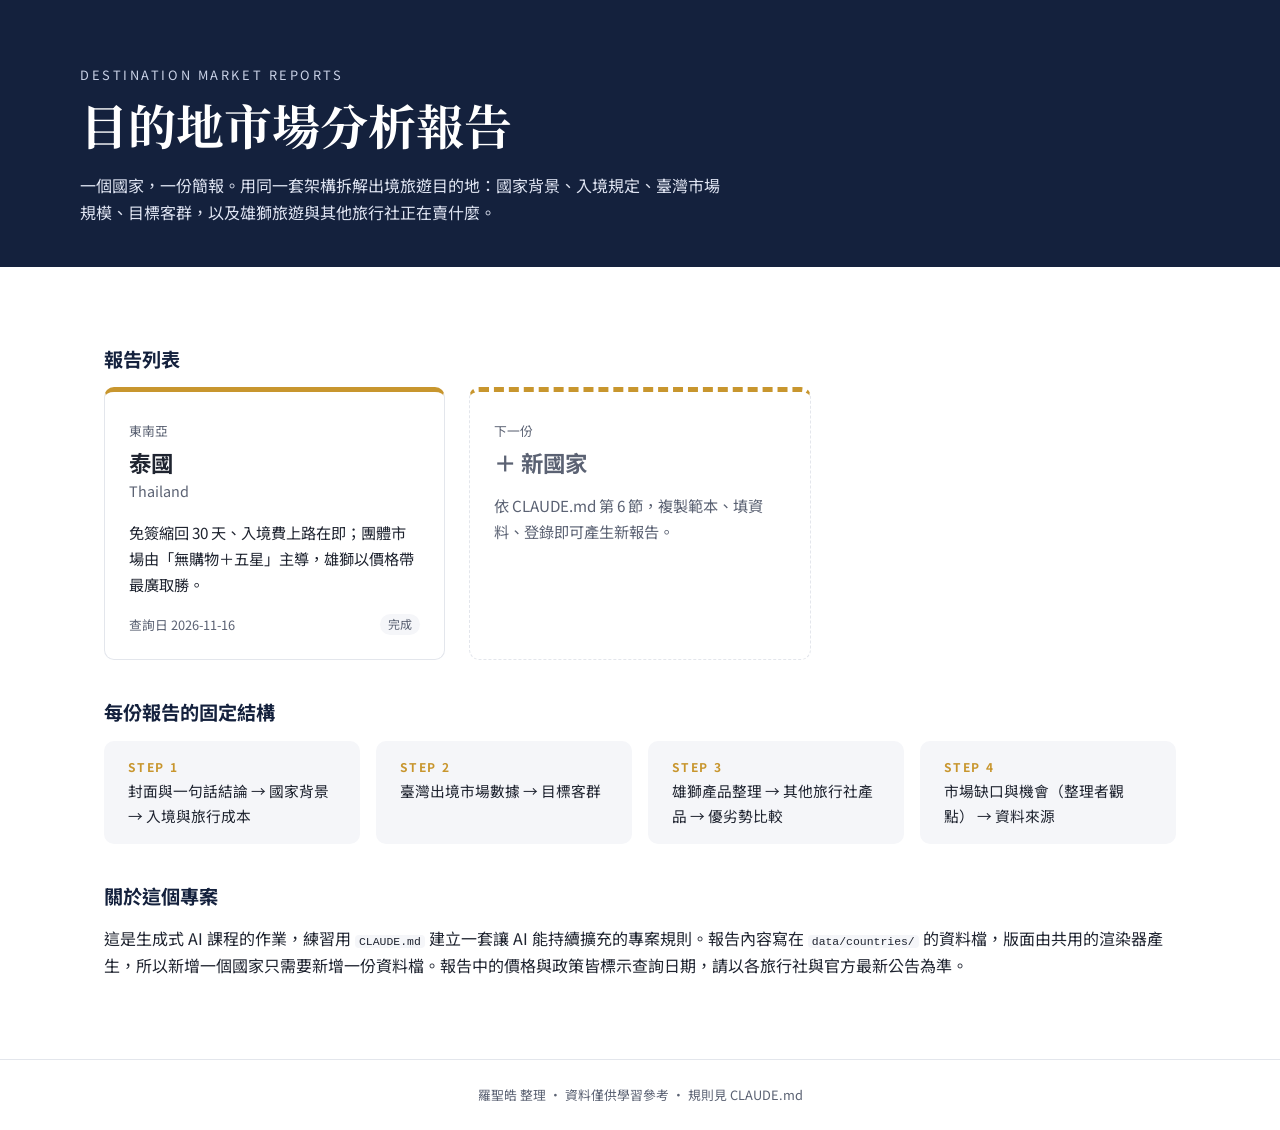
==== index.html @ c7ca16e4 "Add files via upload" ====
<!DOCTYPE html>
<html lang="zh-Hant-TW">
<head>
  <meta charset="utf-8">
  <meta name="viewport" content="width=device-width, initial-scale=1">
  <title>目的地市場分析報告</title>
  <meta name="description" content="一國一份的簡報式旅遊市場分析：國家背景、臺灣出境市場、客群、雄獅等旅行社產品比較。">
  <link rel="preconnect" href="https://fonts.googleapis.com">
  <link rel="preconnect" href="https://fonts.gstatic.com" crossorigin>
  <link href="https://fonts.googleapis.com/css2?family=Noto+Sans+TC:wght@400;500;700&family=Noto+Serif+TC:wght@600;700&display=swap" rel="stylesheet">
  <link rel="stylesheet" href="assets/style.css">
</head>
<body>
  <section class="home-hero">
    <div class="inner">
      <p class="kicker">Destination Market Reports</p>
      <h1>目的地市場分析報告</h1>
      <p>一個國家，一份簡報。用同一套架構拆解出境旅遊目的地：國家背景、入境規定、臺灣市場規模、目標客群，以及雄獅旅遊與其他旅行社正在賣什麼。</p>
    </div>
  </section>

  <main class="home-main">
    <h2>報告列表</h2>
    <div class="country-grid" id="country-grid"></div>

    <h2>每份報告的固定結構</h2>
    <div class="how">
      <div>封面與一句話結論 → 國家背景 → 入境與旅行成本</div>
      <div>臺灣出境市場數據 → 目標客群</div>
      <div>雄獅產品整理 → 其他旅行社產品 → 優劣勢比較</div>
      <div>市場缺口與機會（整理者觀點） → 資料來源</div>
    </div>

    <h2>關於這個專案</h2>
    <p>這是生成式 AI 課程的作業，練習用 <code>CLAUDE.md</code> 建立一套讓 AI 能持續擴充的專案規則。報告內容寫在 <code>data/countries/</code> 的資料檔，版面由共用的渲染器產生，所以新增一個國家只需要新增一份資料檔。報告中的價格與政策皆標示查詢日期，請以各旅行社與官方最新公告為準。</p>
  </main>

  <footer class="site-footer">羅聖皓 整理 · 資料僅供學習參考 · 規則見 CLAUDE.md</footer>

  <script src="data/countries.js"></script>
  <script src="assets/home.js"></script>
</body>
</html>
---- assets/style.css ----
/* ==========================================================
   目的地市場分析報告 — 全站樣式
   規則：只用下方變數；新增樣式寫在最末「擴充區」
   --accent 由 report.js 依各國 theme.accent 設定
   ========================================================== */
:root {
  --navy: #14213d;
  --navy-2: #24345c;
  --ink: #1f2430;
  --ink-soft: #5b6273;
  --line: #e3e6ec;
  --bg: #ffffff;
  --bg-soft: #f5f6f9;
  --accent: #c8962e;
  --accent-soft: #faf3e4;
  --good: #2f7d5b;
  --bad: #b04a3c;
  --warn: #b7791f;

  --font-sans: "Noto Sans TC", "PingFang TC", "Microsoft JhengHei", sans-serif;
  --font-serif: "Noto Serif TC", "Songti TC", serif;

  --s1: 0.25rem; --s2: 0.5rem; --s3: 1rem; --s4: 1.5rem; --s5: 2.5rem; --s6: 4rem;
  --radius: 10px;
  --maxw: 1120px;
}

*, *::before, *::after { box-sizing: border-box; }
html { scroll-behavior: smooth; }
body { margin: 0; font-family: var(--font-sans); color: var(--ink); background: var(--bg); line-height: 1.7; }
a { color: var(--navy-2); }
h1, h2, h3 { line-height: 1.3; margin: 0; }

/* ---------- 共用頂欄 ---------- */
.topbar {
  position: sticky; top: 0; z-index: 20;
  display: flex; align-items: center; justify-content: space-between; gap: var(--s3);
  padding: var(--s2) var(--s4);
  background: rgba(255, 255, 255, 0.92);
  backdrop-filter: blur(6px);
  border-bottom: 1px solid var(--line);
  font-size: 0.9rem;
}
.topbar .brand { font-weight: 700; color: var(--navy); text-decoration: none; letter-spacing: 0.03em; }
.topbar .brand b { color: var(--accent); }
.topbar .meta { color: var(--ink-soft); display: flex; gap: var(--s3); align-items: center; }
.topbar button {
  font: inherit; font-size: 0.85rem; border: 1px solid var(--line); background: var(--bg);
  border-radius: 999px; padding: 2px 12px; cursor: pointer; color: var(--ink);
}
.topbar button:hover { border-color: var(--navy); }

/* ---------- 首頁 ---------- */
.home-hero {
  background: var(--navy); color: #fff;
  padding: var(--s6) var(--s4) var(--s5);
}
.home-hero .inner, .home-main { max-width: var(--maxw); margin: 0 auto; }
.home-hero .kicker { letter-spacing: 0.2em; font-size: 0.8rem; color: #c9d1e6; text-transform: uppercase; }
.home-hero h1 { font-family: var(--font-serif); font-size: clamp(2rem, 4vw, 3rem); margin: var(--s2) 0 var(--s3); }
.home-hero p { max-width: 640px; color: #dfe4f2; margin: 0; }
.home-main { padding: var(--s5) var(--s4) var(--s6); }
.home-main h2 { font-size: 1.2rem; margin: var(--s5) 0 var(--s3); color: var(--navy); }
.country-grid { display: grid; grid-template-columns: repeat(auto-fill, minmax(260px, 1fr)); gap: var(--s4); }
.country-card {
  display: block; text-decoration: none; color: var(--ink);
  border: 1px solid var(--line); border-radius: var(--radius); padding: var(--s4);
  border-top: 5px solid var(--accent);
  transition: transform .15s ease, box-shadow .15s ease;
}
.country-card:hover { transform: translateY(-3px); box-shadow: 0 10px 24px rgba(20, 33, 61, .08); }
.country-card .region { font-size: 0.8rem; color: var(--ink-soft); }
.country-card h3 { font-size: 1.4rem; margin: var(--s1) 0 0; }
.country-card .en { color: var(--ink-soft); font-size: 0.9rem; }
.country-card p { font-size: 0.95rem; margin: var(--s3) 0; }
.country-card .foot { display: flex; justify-content: space-between; font-size: 0.8rem; color: var(--ink-soft); }
.badge { display: inline-block; padding: 0 8px; border-radius: 999px; font-size: 0.75rem; background: var(--bg-soft); }
.badge.draft { background: #fff3d6; color: var(--warn); }
.country-card.placeholder { border-style: dashed; border-top-style: dashed; color: var(--ink-soft); cursor: default; }
.country-card.placeholder:hover { transform: none; box-shadow: none; }
.how { display: grid; grid-template-columns: repeat(auto-fit, minmax(220px, 1fr)); gap: var(--s3); counter-reset: step; }
.how div { background: var(--bg-soft); border-radius: var(--radius); padding: var(--s3) var(--s4); font-size: 0.92rem; }
.how div::before { counter-increment: step; content: "STEP " counter(step); display: block; font-size: 0.75rem; letter-spacing: .15em; color: var(--accent); font-weight: 700; }
.how code, .home-main code { background: var(--bg-soft); padding: 0 4px; border-radius: 4px; font-size: 0.88em; }
.site-footer { text-align: center; font-size: 0.8rem; color: var(--ink-soft); padding: var(--s4); border-top: 1px solid var(--line); }

/* ---------- 報告：投影片 ---------- */
.deck { scroll-snap-type: y mandatory; }
.slide {
  min-height: calc(100vh - 45px);
  scroll-snap-align: start;
  display: flex; flex-direction: column; justify-content: center;
  padding: var(--s5) max(var(--s4), calc((100vw - var(--maxw)) / 2));
  border-bottom: 1px solid var(--line);
  position: relative;
}
.slide:nth-child(even) { background: var(--bg-soft); }
.slide .num { position: absolute; right: var(--s4); bottom: var(--s3); font-size: 0.8rem; color: var(--ink-soft); }
.slide .kicker { font-size: 0.8rem; letter-spacing: 0.18em; color: var(--accent); font-weight: 700; text-transform: uppercase; }
.slide h2 { font-family: var(--font-serif); font-size: clamp(1.6rem, 3vw, 2.3rem); color: var(--navy); margin: var(--s1) 0 var(--s4); }
.slide h2::after { content: ""; display: block; width: 56px; height: 4px; background: var(--accent); margin-top: var(--s3); }
sup.ref a { text-decoration: none; font-size: 0.7em; color: var(--accent); font-weight: 700; margin-left: 1px; }

/* cover */
.slide--cover { background: var(--navy); color: #fff; }
.slide--cover .kicker { color: var(--accent); }
.slide--cover h1 { font-family: var(--font-serif); font-size: clamp(2.6rem, 7vw, 5rem); margin: var(--s2) 0; }
.slide--cover .subtitle { font-size: 1.2rem; color: #c9d1e6; }
.slide--cover .headline {
  margin-top: var(--s5); max-width: 760px; font-size: clamp(1.15rem, 2vw, 1.5rem);
  border-left: 5px solid var(--accent); padding-left: var(--s3);
}
.slide--cover .checked { margin-top: var(--s5); font-size: 0.85rem; color: #aab4cf; }
.slide--cover .hint { position: absolute; bottom: var(--s4); left: 50%; transform: translateX(-50%); font-size: 0.8rem; color: #aab4cf; }

/* facts */
.facts { display: grid; grid-template-columns: repeat(auto-fit, minmax(300px, 1fr)); gap: var(--s2) var(--s5); margin: 0; }
.facts div { display: grid; grid-template-columns: 7em 1fr; gap: var(--s3); padding: var(--s2) 0; border-bottom: 1px solid var(--line); }
.facts dt { color: var(--ink-soft); font-size: 0.92rem; }
.facts dd { margin: 0; font-weight: 500; }

/* bullets */
.bullets { list-style: none; padding: 0; margin: 0; display: grid; gap: var(--s3); max-width: 900px; }
.bullets li { padding: var(--s3) var(--s4); background: var(--bg); border: 1px solid var(--line); border-radius: var(--radius); }
.slide:nth-child(even) .bullets li { background: var(--bg); }
.bullets .tag { display: inline-block; font-size: 0.72rem; font-weight: 700; padding: 0 8px; border-radius: 999px; margin-right: var(--s2); vertical-align: 2px; }
.bullets .tag.new { background: var(--accent-soft); color: var(--accent); }
.bullets .tag.warn { background: #fdeceb; color: var(--bad); }

/* stats */
.stats { display: grid; grid-template-columns: repeat(auto-fit, minmax(200px, 1fr)); gap: var(--s4); }
.stat { background: var(--bg); border: 1px solid var(--line); border-radius: var(--radius); padding: var(--s4); }
.stat .value { font-family: var(--font-serif); font-size: clamp(1.8rem, 3.5vw, 2.6rem); color: var(--navy); font-weight: 700; }
.stat .label { font-weight: 500; margin-top: var(--s1); }
.stat .note { font-size: 0.85rem; color: var(--ink-soft); margin-top: var(--s2); }
.takeaway { margin-top: var(--s4); padding: var(--s3) var(--s4); background: var(--accent-soft); border-radius: var(--radius); max-width: 900px; }

/* cards (segments) */
.cards { display: grid; grid-template-columns: repeat(auto-fit, minmax(230px, 1fr)); gap: var(--s4); }
.card { background: var(--bg); border: 1px solid var(--line); border-radius: var(--radius); padding: var(--s4); border-top: 4px solid var(--navy-2); }
.card h3 { font-size: 1.15rem; color: var(--navy); margin-bottom: var(--s2); }
.card dl { margin: 0; font-size: 0.92rem; }
.card dt { font-size: 0.75rem; letter-spacing: .1em; color: var(--accent); font-weight: 700; margin-top: var(--s2); }
.card dd { margin: 0; }

/* table */
.table-wrap { overflow-x: auto; border: 1px solid var(--line); border-radius: var(--radius); background: var(--bg); }
table.data { width: 100%; border-collapse: collapse; font-size: 0.88rem; min-width: 760px; }
table.data th { background: var(--navy); color: #fff; text-align: left; padding: var(--s2) var(--s3); font-weight: 500; white-space: nowrap; }
table.data td { padding: var(--s2) var(--s3); border-top: 1px solid var(--line); vertical-align: top; }
table.data td:first-child { font-weight: 500; min-width: 15em; }
table.data tr:hover td { background: var(--accent-soft); }
.table-note { font-size: 0.8rem; color: var(--ink-soft); margin-top: var(--s2); }

/* compare */
.compare { display: grid; grid-template-columns: repeat(auto-fit, minmax(240px, 1fr)); gap: var(--s3); }
.agency { background: var(--bg); border: 1px solid var(--line); border-radius: var(--radius); padding: var(--s3) var(--s4); font-size: 0.9rem; }
.agency.primary { border: 2px solid var(--accent); }
.agency h3 { font-size: 1.15rem; color: var(--navy); }
.agency .position { color: var(--ink-soft); margin: var(--s1) 0 var(--s2); }
.agency ul { margin: 0 0 var(--s2); padding-left: 1.1em; }
.agency .pros li::marker { content: "＋ "; color: var(--good); font-weight: 700; }
.agency .cons li::marker { content: "－ "; color: var(--bad); font-weight: 700; }
.agency h4 { margin: var(--s2) 0 var(--s1); font-size: 0.78rem; letter-spacing: .12em; }
.agency h4.p { color: var(--good); }
.agency h4.c { color: var(--bad); }

/* insight */
.opinion-label { display: inline-block; border: 1px dashed var(--accent); color: var(--accent); font-size: 0.78rem; padding: 0 10px; border-radius: 999px; margin-bottom: var(--s3); }
.insights { display: grid; grid-template-columns: repeat(auto-fit, minmax(260px, 1fr)); gap: var(--s4); }
.insights div { border-left: 4px solid var(--accent); padding: var(--s1) var(--s3); }
.insights h3 { font-size: 1.1rem; color: var(--navy); margin-bottom: var(--s2); }
.insights p { margin: 0; font-size: 0.95rem; }

/* sources */
ol.sources { font-size: 0.85rem; columns: 2 380px; column-gap: var(--s5); padding-left: 1.6em; margin: 0; }
ol.sources li { break-inside: avoid; margin-bottom: var(--s2); }
ol.sources .pub { color: var(--ink-soft); }

/* 規則警告 */
.rule-alert { background: #fdeceb; color: var(--bad); border-bottom: 2px solid var(--bad); padding: var(--s2) var(--s4); font-size: 0.9rem; }
.rule-alert ul { margin: var(--s1) 0 0; }

/* 進度點 */
.dots { position: fixed; right: 14px; top: 50%; transform: translateY(-50%); display: flex; flex-direction: column; gap: 8px; z-index: 15; }
.dots a { width: 9px; height: 9px; border-radius: 50%; background: #c5cad6; display: block; }
.dots a.on { background: var(--accent); transform: scale(1.3); }

/* ---------- 手機 ---------- */
@media (max-width: 640px) {
  .slide { padding: var(--s5) var(--s3); min-height: auto; }
  .deck { scroll-snap-type: none; }
  .facts div { grid-template-columns: 6em 1fr; }
  .dots { display: none; }
  .topbar .meta span, #print-btn, .slide--cover .hint { display: none; }
  .topbar .brand, .topbar .meta a { white-space: nowrap; }
}

/* ---------- 列印：一頁一張 ---------- */
@media print {
  .topbar, .dots, .slide .hint { display: none; }
  .slide { min-height: auto; page-break-after: always; border: none; }
}

/* ==========================================================
   擴充區：新增樣式寫在這裡，並附用途註解
   ========================================================== */
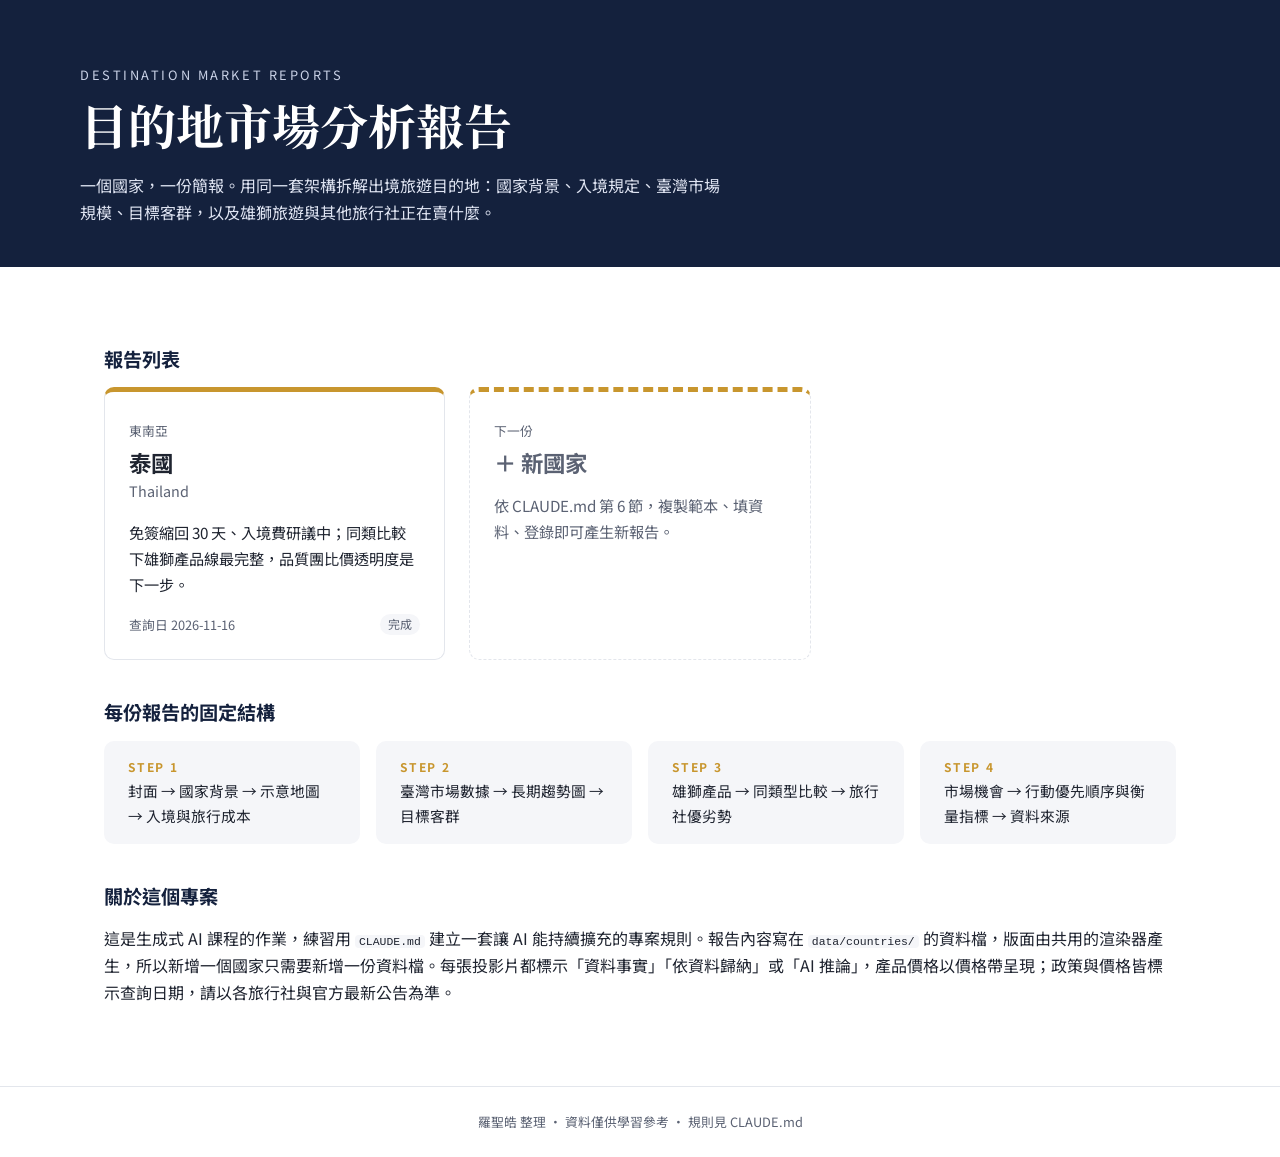
==== commit 57114c94: "Add files via upload" ====
--- a/index.html
+++ b/index.html
@@ -25,14 +25,14 @@
 
     <h2>每份報告的固定結構</h2>
     <div class="how">
-      <div>封面與一句話結論 → 國家背景 → 入境與旅行成本</div>
-      <div>臺灣出境市場數據 → 目標客群</div>
-      <div>雄獅產品整理 → 其他旅行社產品 → 優劣勢比較</div>
-      <div>市場缺口與機會（整理者觀點） → 資料來源</div>
+      <div>封面 → 國家背景 → 示意地圖 → 入境與旅行成本</div>
+      <div>臺灣市場數據 → 長期趨勢圖 → 目標客群</div>
+      <div>雄獅產品 → 同類型比較 → 旅行社優劣勢</div>
+      <div>市場機會 → 行動優先順序與衡量指標 → 資料來源</div>
     </div>
 
     <h2>關於這個專案</h2>
-    <p>這是生成式 AI 課程的作業，練習用 <code>CLAUDE.md</code> 建立一套讓 AI 能持續擴充的專案規則。報告內容寫在 <code>data/countries/</code> 的資料檔，版面由共用的渲染器產生，所以新增一個國家只需要新增一份資料檔。報告中的價格與政策皆標示查詢日期，請以各旅行社與官方最新公告為準。</p>
+    <p>這是生成式 AI 課程的作業，練習用 <code>CLAUDE.md</code> 建立一套讓 AI 能持續擴充的專案規則。報告內容寫在 <code>data/countries/</code> 的資料檔，版面由共用的渲染器產生，所以新增一個國家只需要新增一份資料檔。每張投影片都標示「資料事實」「依資料歸納」或「AI 推論」，產品價格以價格帶呈現；政策與價格皆標示查詢日期，請以各旅行社與官方最新公告為準。</p>
   </main>
 
   <footer class="site-footer">羅聖皓 整理 · 資料僅供學習參考 · 規則見 CLAUDE.md</footer>
--- a/assets/style.css
+++ b/assets/style.css
@@ -205,3 +205,107 @@
 /* ==========================================================
    擴充區：新增樣式寫在這裡，並附用途註解
    ========================================================== */
+
+/* ---------- v2：事實／推論標籤 ---------- */
+.basis { display: inline-block; font-size: 0.72rem; letter-spacing: 0.04em; font-weight: 700; padding: 1px 10px; border-radius: 999px; margin-left: var(--s3); vertical-align: 1px; text-transform: none; }
+.basis.b-fact { background: #e6f2ec; color: var(--good); }
+.basis.b-summary { background: #e8edf7; color: var(--navy-2); }
+.basis.b-mixed { background: #fff3d6; color: var(--warn); }
+.basis.b-inference { background: #fff; color: #8a5a00; border: 1.5px dashed #c98a12; }
+.takeaway .basis, .legend-basis .basis { margin: 0 var(--s2) 0 0; }
+.inf-tag { display: inline-block; font-size: 0.68rem; color: #8a5a00; border: 1px dashed #c98a12; border-radius: 4px; padding: 0 5px; margin-left: 6px; vertical-align: 1px; }
+li.inf, div.inf { border-style: dashed !important; }
+.lede { max-width: 820px; color: var(--ink-soft); margin: calc(-1 * var(--s3)) 0 var(--s4); }
+
+/* ---------- v2：投影片圖示 ---------- */
+.slide-icon { position: absolute; right: max(var(--s4), calc((100vw - var(--maxw)) / 2)); top: var(--s5); width: 84px; height: 84px; fill: none; stroke: var(--accent); stroke-width: 1.2; stroke-linecap: round; stroke-linejoin: round; opacity: 0.35; }
+
+/* ---------- v2：封面插畫 ---------- */
+.cover-grid { display: grid; grid-template-columns: 1.2fr 1fr; gap: var(--s5); align-items: center; }
+.cover-art { width: 100%; max-width: 460px; justify-self: end; }
+.cover-art .sun { fill: var(--accent); opacity: 0.9; }
+.cover-art .far { fill: #24345c; }
+.cover-art .mid { fill: #0b1530; stroke: var(--accent); stroke-width: 1.5; }
+.cover-art .water { fill: #1d2c52; }
+.cover-art .wave { fill: none; stroke: var(--accent); stroke-width: 2; opacity: 0.6; }
+.legend-basis { margin-top: var(--s5); font-size: 0.8rem; color: #aab4cf; display: flex; flex-wrap: wrap; gap: var(--s2); align-items: center; }
+
+/* ---------- v2：地圖 ---------- */
+.map-grid { display: grid; grid-template-columns: minmax(260px, 420px) 1fr; gap: var(--s5); align-items: start; }
+.map-grid figure { margin: 0; }
+.map-svg { width: 100%; max-height: 72vh; }
+.map-svg .land { fill: var(--accent-soft); stroke: var(--accent); stroke-width: 1.5; }
+.map-svg .pt circle { fill: var(--navy); stroke: #fff; stroke-width: 2; }
+.map-svg .pt-hub circle { fill: var(--accent); }
+.map-svg .pt-beach circle { fill: #2b7a99; }
+.map-svg text { font-size: 13px; fill: var(--ink); font-weight: 500; paint-order: stroke; stroke: #fff; stroke-width: 3px; }
+.map-svg .route { fill: none; stroke: var(--navy-2); stroke-width: 2; stroke-dasharray: 6 5; }
+.map-svg .route-label { font-size: 13px; fill: var(--navy-2); font-weight: 700; }
+.map-grid figcaption, .chart figcaption { font-size: 0.78rem; color: var(--ink-soft); margin-top: var(--s2); }
+.map-list { margin: 0; padding-left: 1.5em; display: grid; gap: var(--s2); font-size: 0.92rem; }
+.map-list .en { color: var(--ink-soft); font-size: 0.85em; }
+
+/* ---------- v2：圖表 ---------- */
+.charts { display: grid; grid-template-columns: repeat(auto-fit, minmax(320px, 1fr)); gap: var(--s4); }
+.chart { margin: 0; background: var(--bg); border: 1px solid var(--line); border-radius: var(--radius); padding: var(--s3) var(--s4); }
+.chart h3 { font-size: 1.05rem; color: var(--navy); }
+.chart .unit { font-size: 0.8rem; color: var(--ink-soft); margin: 0; }
+.chart-svg { width: 100%; }
+.chart-svg .axis { stroke: var(--line); stroke-width: 2; }
+.chart-svg .bar-val { font-size: 12px; font-weight: 700; fill: var(--navy); }
+.chart-svg .bar-lab { font-size: 12px; fill: var(--ink-soft); }
+.bar-actual { fill: var(--navy-2); background: var(--navy-2); }
+.bar-estimate { fill: #8fa0c4; stroke: var(--navy-2); stroke-dasharray: 4 3; background: #8fa0c4; }
+.bar-forecast { fill: #fff; stroke: var(--navy-2); stroke-width: 2; stroke-dasharray: 5 3; background: #fff; border: 2px dashed var(--navy-2); }
+.bar-target { fill: var(--accent-soft); stroke: var(--accent); stroke-width: 2; stroke-dasharray: 2 3; background: var(--accent-soft); border: 2px dotted var(--accent); }
+.chart-legend { display: flex; flex-wrap: wrap; gap: var(--s4); font-size: 0.82rem; color: var(--ink-soft); margin-top: var(--s3); }
+.chart-legend .sw { display: inline-block; width: 14px; height: 14px; border-radius: 3px; margin-right: 6px; vertical-align: -2px; }
+
+/* ---------- v2：價格帶與同類比較矩陣 ---------- */
+.band { display: inline-block; font-size: 0.8rem; font-weight: 700; padding: 1px 10px; border-radius: 999px; white-space: nowrap; }
+.band-0 { background: #e6f2ec; color: #1f6648; }
+.band-1 { background: #dcefe4; color: #1f6648; }
+.band-2 { background: #e8edf7; color: var(--navy-2); }
+.band-3 { background: #fbecd2; color: #8a5a00; }
+.band-4 { background: #f8dcd6; color: #8c3326; }
+.band-5, .band-6, .band-x { background: var(--bg-soft); color: var(--ink-soft); font-weight: 500; }
+.basis-note { font-size: 0.85rem; color: var(--ink-soft); margin: calc(-1 * var(--s2)) 0 var(--s3); }
+table.matrix { width: 100%; border-collapse: collapse; font-size: 0.85rem; min-width: 820px; background: var(--bg); }
+table.matrix th, table.matrix td { border-top: 1px solid var(--line); padding: var(--s2) var(--s3); vertical-align: top; text-align: left; }
+table.matrix thead th { background: var(--navy); color: #fff; font-weight: 500; }
+table.matrix thead th.primary { background: var(--accent); }
+table.matrix tbody th { width: 15em; font-weight: 500; }
+table.matrix td.primary { background: #fffaf0; }
+table.matrix .cat-desc { display: block; font-size: 0.78rem; color: var(--ink-soft); font-weight: 400; }
+table.matrix .ex { display: block; margin-top: 4px; font-size: 0.8rem; color: var(--ink-soft); }
+.readout { margin: var(--s3) 0 0; padding-left: 1.2em; font-size: 0.9rem; display: grid; gap: var(--s1); max-width: 980px; }
+
+/* ---------- v2：觀點與行動 ---------- */
+.insights p { margin: 0 0 var(--s2); }
+.insights b, .action b { font-size: 0.72rem; letter-spacing: 0.08em; color: var(--accent); margin-right: var(--s2); }
+.insights .evidence { color: var(--ink-soft); font-size: 0.88rem; }
+.insights div { border-left-style: dashed; }
+.actions { display: grid; gap: var(--s3); }
+.action { background: var(--bg); border: 1px dashed #c98a12; border-radius: var(--radius); padding: var(--s3) var(--s4); display: grid; grid-template-columns: 1.3fr 1fr 1fr; gap: var(--s2) var(--s4); align-items: start; font-size: 0.88rem; }
+.action .a-head { display: flex; gap: var(--s2); align-items: baseline; grid-column: 1 / 2; }
+.action h3 { font-size: 1rem; color: var(--navy); }
+.action .why { margin: 0; grid-column: 1 / 2; color: var(--ink-soft); }
+.action .a-meta { grid-column: 2 / 3; grid-row: 1 / 3; display: grid; gap: var(--s2); }
+.action .a-meta b { display: block; }
+.action .kpi { grid-column: 3 / 4; grid-row: 1 / 3; }
+.action .kpi ul { margin: 0; padding-left: 1.1em; }
+.prio { font-size: 0.75rem; font-weight: 700; color: #fff; border-radius: 4px; padding: 1px 8px; flex-shrink: 0; }
+.prio-P1 { background: var(--bad); }
+.prio-P2 { background: var(--warn); }
+.prio-P3 { background: var(--ink-soft); }
+.feas { display: inline-flex; gap: 3px; margin-right: 6px; vertical-align: 1px; }
+.feas i { width: 10px; height: 10px; border-radius: 50%; background: var(--line); display: inline-block; }
+.feas i.on { background: var(--good); }
+
+@media (max-width: 860px) {
+  .cover-grid, .map-grid { grid-template-columns: 1fr; }
+  .cover-art { justify-self: start; max-width: 320px; }
+  .action { grid-template-columns: 1fr; }
+  .action .a-head, .action .why, .action .a-meta, .action .kpi { grid-column: auto; grid-row: auto; }
+  .slide-icon { width: 48px; height: 48px; top: var(--s4); }
+}
